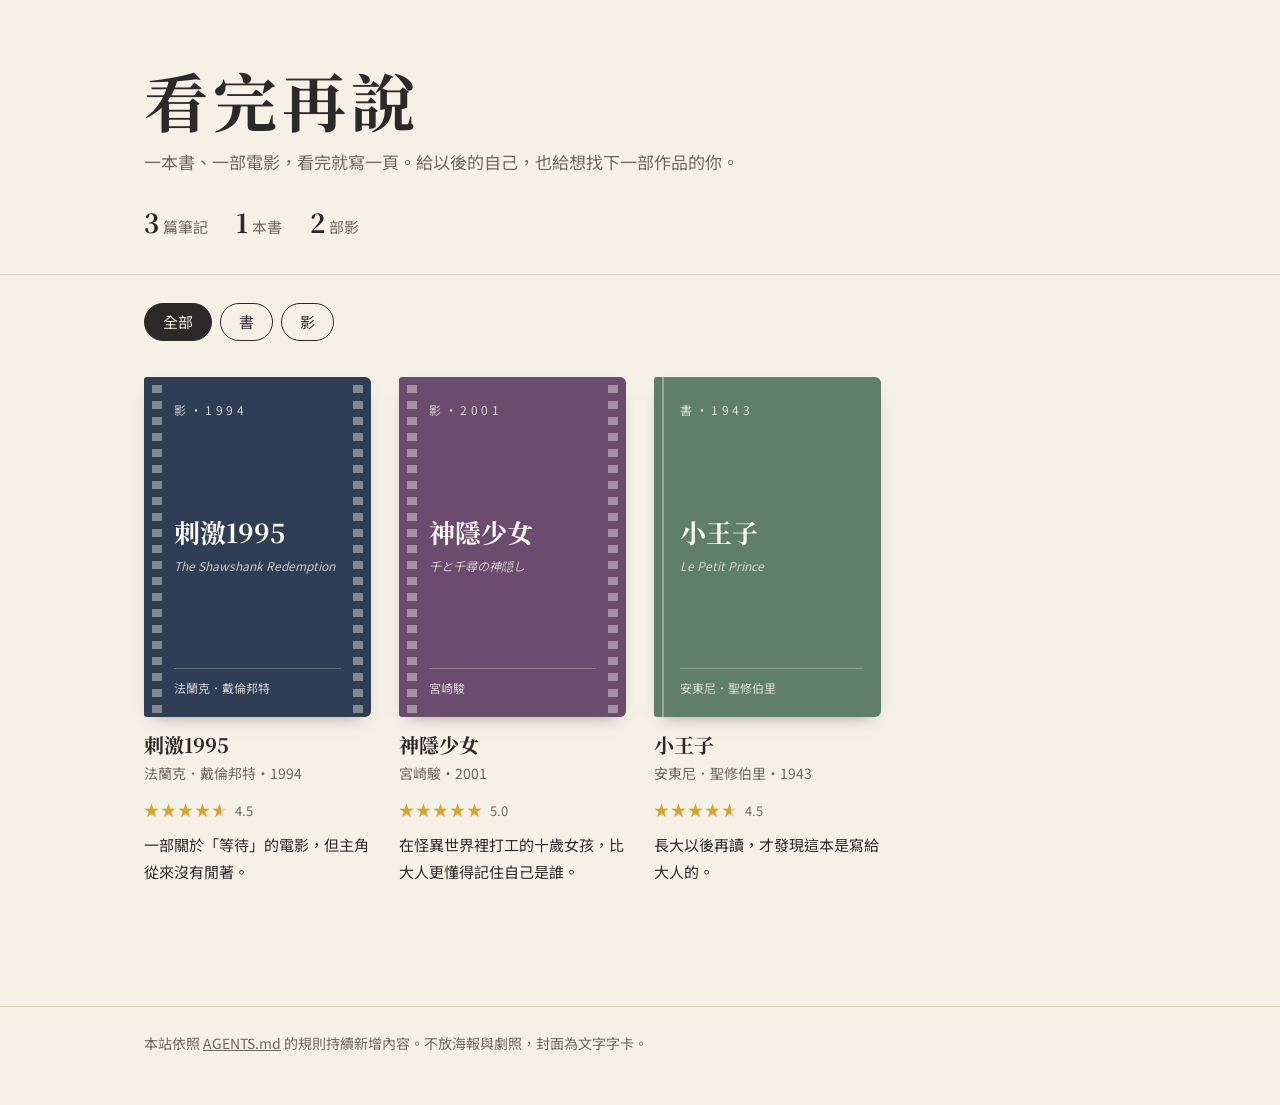
==== index.html @ 80f8d107 "建立看完再說：AGENTS.md 規則、模板、檢查腳本與前三篇筆記 Co-Authored-By: Claude Opus 5.5 <noreply@anthropic.com> Claude-Ses" ====
<!DOCTYPE html>
<html lang="zh-Hant">
<head>
  <meta charset="UTF-8">
  <meta name="viewport" content="width=device-width, initial-scale=1">
  <title>看完再說｜讀書／影評筆記</title>
  <meta name="description" content="一部作品一頁的讀書與觀影筆記。">
  <link rel="preconnect" href="https://fonts.googleapis.com">
  <link rel="preconnect" href="https://fonts.gstatic.com" crossorigin>
  <link href="https://fonts.googleapis.com/css2?family=Noto+Sans+TC:wght@400;500&family=Noto+Serif+TC:wght@600;700&display=swap" rel="stylesheet">
  <link rel="stylesheet" href="assets/style.css">
</head>
<body data-page="index">
  <header class="site-header">
    <div class="wrap">
      <h1 class="site-title">看完再說</h1>
      <p class="site-sub">一本書、一部電影，看完就寫一頁。給以後的自己，也給想找下一部作品的你。</p>
      <div class="stats" id="stats"></div>
    </div>
  </header>

  <main class="wrap">
    <div class="filters" role="group" aria-label="篩選類型">
      <button class="filter" data-filter="all" aria-pressed="true">全部</button>
      <button class="filter" data-filter="book" aria-pressed="false">書</button>
      <button class="filter" data-filter="film" aria-pressed="false">影</button>
    </div>
    <div class="grid" id="grid"></div>
  </main>

  <footer class="site-footer">
    <div class="wrap">
      本站依照 <a href="https://github.com/Suis-coder/book-film-notes/blob/main/AGENTS.md">AGENTS.md</a> 的規則持續新增內容。不放海報與劇照，封面為文字字卡。
    </div>
  </footer>

  <script src="data/notes.js"></script>
  <script src="assets/site.js"></script>
</body>
</html>
---- assets/style.css ----
/* 看完再說 — 全站樣式
   規則：顏色只能在 :root 定義，其他地方用 var()。詳見 AGENTS.md §3 */

:root {
  --paper: #f6f1e7;
  --paper-deep: #ede5d6;
  --ink: #2b2a28;
  --muted: #6f6a60;
  --line: #d9cfbd;
  --book: #3f6b54;
  --film: #9b3b3b;
  --star: #d9a521;
  --star-empty: #d9cfbd;
  --cover-text: #fbf7ee;

  /* 封面色票：notes.js 的 cover 欄位只能用這 6 個 */
  --cover-sage: #5f7f6a;
  --cover-ink: #2f3e55;
  --cover-wine: #8a3b3b;
  --cover-ochre: #a8772a;
  --cover-plum: #6b4c6e;
  --cover-slate: #55606b;

  --serif: "Noto Serif TC", "Songti TC", "PMingLiU", serif;
  --sans: "Noto Sans TC", "PingFang TC", "Microsoft JhengHei", sans-serif;
  --radius: 6px;
}

* { box-sizing: border-box; }

body {
  margin: 0;
  background: var(--paper);
  color: var(--ink);
  font-family: var(--sans);
  font-size: 17px;
  line-height: 1.85;
}

a { color: inherit; }

.wrap { max-width: 1040px; margin: 0 auto; padding: 0 24px; }
.wrap-narrow { max-width: 700px; margin: 0 auto; padding: 0 24px; }

/* ---------- 首頁 ---------- */
.site-header { padding: 64px 0 28px; border-bottom: 1px solid var(--line); }
.site-title {
  font-family: var(--serif);
  font-size: clamp(40px, 7vw, 64px);
  font-weight: 700;
  letter-spacing: 0.08em;
  margin: 0;
  line-height: 1.1;
}
.site-sub { color: var(--muted); margin: 12px 0 0; }
.stats { margin-top: 20px; display: flex; gap: 28px; flex-wrap: wrap; font-size: 15px; color: var(--muted); }
.stats b { font-family: var(--serif); font-size: 26px; color: var(--ink); margin-right: 4px; }

.filters { display: flex; gap: 8px; margin: 28px 0 8px; }
.filter {
  font: inherit; font-size: 15px;
  padding: 4px 18px;
  border: 1px solid var(--ink);
  border-radius: 999px;
  background: transparent;
  color: var(--ink);
  cursor: pointer;
}
.filter[aria-pressed="true"] { background: var(--ink); color: var(--paper); }
.filter[data-filter="book"][aria-pressed="true"] { background: var(--book); border-color: var(--book); }
.filter[data-filter="film"][aria-pressed="true"] { background: var(--film); border-color: var(--film); }

.grid {
  display: grid;
  grid-template-columns: repeat(auto-fill, minmax(220px, 1fr));
  gap: 36px 28px;
  padding: 28px 0 72px;
}
.card { text-decoration: none; display: block; }
.card:hover .cover { transform: translateY(-4px); box-shadow: 0 14px 24px -12px rgba(43, 42, 40, 0.45); }
.card-title { font-family: var(--serif); font-size: 20px; font-weight: 700; margin: 14px 0 0; line-height: 1.4; }
.card-meta { color: var(--muted); font-size: 14px; margin: 2px 0 6px; }
.card-line { font-size: 15px; margin: 6px 0 0; }

/* ---------- 字卡封面 ---------- */
.cover {
  position: relative;
  aspect-ratio: 2 / 3;
  border-radius: 3px var(--radius) var(--radius) 3px;
  color: var(--cover-text);
  padding: 22px 18px 18px 26px;
  display: flex; flex-direction: column; justify-content: space-between;
  overflow: hidden;
  transition: transform .2s, box-shadow .2s;
  box-shadow: 0 8px 16px -10px rgba(43, 42, 40, 0.5);
}
.cover[data-cover="sage"]  { background: var(--cover-sage); }
.cover[data-cover="ink"]   { background: var(--cover-ink); }
.cover[data-cover="wine"]  { background: var(--cover-wine); }
.cover[data-cover="ochre"] { background: var(--cover-ochre); }
.cover[data-cover="plum"]  { background: var(--cover-plum); }
.cover[data-cover="slate"] { background: var(--cover-slate); }

/* 書：左側書背線；影：左右底片孔 */
.cover[data-type="book"]::before {
  content: ""; position: absolute; left: 8px; top: 0; bottom: 0; width: 2px;
  background: rgba(251, 247, 238, 0.35);
}
.cover[data-type="film"] { padding-left: 30px; padding-right: 30px; }
.cover[data-type="film"]::before,
.cover[data-type="film"]::after {
  content: ""; position: absolute; top: 0; bottom: 0; width: 10px;
  background: repeating-linear-gradient(to bottom, transparent 0 8px, rgba(251, 247, 238, 0.4) 8px 16px);
}
.cover[data-type="film"]::before { left: 8px; }
.cover[data-type="film"]::after { right: 8px; }

.cover-kind { font-size: 12px; letter-spacing: 0.3em; opacity: 0.8; }
.cover-title { font-family: var(--serif); font-weight: 700; font-size: 26px; line-height: 1.35; }
.cover-original { font-size: 12px; opacity: 0.75; margin-top: 8px; font-style: italic; line-height: 1.4; }
.cover-foot { font-size: 12px; opacity: 0.8; border-top: 1px solid rgba(251, 247, 238, 0.35); padding-top: 8px; }

/* ---------- 星等 ---------- */
.stars { position: relative; display: inline-block; font-size: 15px; letter-spacing: 2px; color: var(--star-empty); line-height: 1; }
.stars::before { content: "★★★★★"; }
.stars span { position: absolute; left: 0; top: 0; overflow: hidden; white-space: nowrap; color: var(--star); }
.stars span::before { content: "★★★★★"; }
.rating-num { font-size: 13px; color: var(--muted); margin-left: 6px; }

/* ---------- 標籤 ---------- */
.tag { display: inline-block; font-size: 12px; padding: 0 10px; border-radius: 999px; color: var(--paper); line-height: 1.9; }
.tag-book { background: var(--book); }
.tag-film { background: var(--film); }
.chip { display: inline-block; font-size: 13px; padding: 0 10px; border: 1px solid var(--line); border-radius: 999px; color: var(--muted); margin-right: 6px; }

/* ---------- 筆記頁 ---------- */
.back { display: inline-block; margin: 32px 0 0; color: var(--muted); text-decoration: none; font-size: 15px; }
.back:hover { color: var(--ink); }

.note-head {
  display: grid; grid-template-columns: 180px 1fr; gap: 32px; align-items: end;
  padding: 28px 0 32px; border-bottom: 1px solid var(--line);
}
.note-head .cover-title { font-size: 20px; }
.note-title { font-family: var(--serif); font-size: clamp(32px, 5vw, 44px); margin: 10px 0 0; line-height: 1.25; }
.note-original { color: var(--muted); font-style: italic; margin: 4px 0 12px; }
.note-meta { color: var(--muted); font-size: 15px; margin: 0 0 12px; }
.note-head .stars { font-size: 20px; }

.note section { padding: 28px 0 4px; }
.note h2 {
  font-family: var(--serif); font-size: 22px; margin: 0 0 10px;
  display: flex; align-items: baseline; gap: 10px;
}
.note h2::before { content: attr(data-no); font-size: 14px; color: var(--muted); font-family: var(--sans); }
.note p { margin: 0 0 1em; }
.note ul { padding-left: 1.2em; }
.note li { margin-bottom: 4px; }

#one-liner blockquote {
  margin: 0; padding: 18px 24px;
  background: var(--paper-deep);
  border-left: 4px solid var(--ink);
  font-family: var(--serif); font-size: 21px; line-height: 1.6;
}

.draft-note {
  display: inline-block; font-size: 13px; color: var(--muted);
  border: 1px dashed var(--muted); border-radius: var(--radius); padding: 0 10px;
}

.spoiler { margin: 16px 0 8px; border: 1px solid var(--line); border-radius: var(--radius); padding: 10px 18px; background: var(--paper-deep); }
.spoiler summary { cursor: pointer; font-weight: 500; }
.spoiler[open] summary { margin-bottom: 8px; }

.site-footer { border-top: 1px solid var(--line); color: var(--muted); font-size: 14px; padding: 24px 0 48px; margin-top: 48px; }

@media (max-width: 600px) {
  .note-head { grid-template-columns: 1fr; }
  .note-head .cover { max-width: 160px; }
  .grid { grid-template-columns: repeat(2, 1fr); gap: 28px 16px; }
  .cover-title { font-size: 20px; }
}
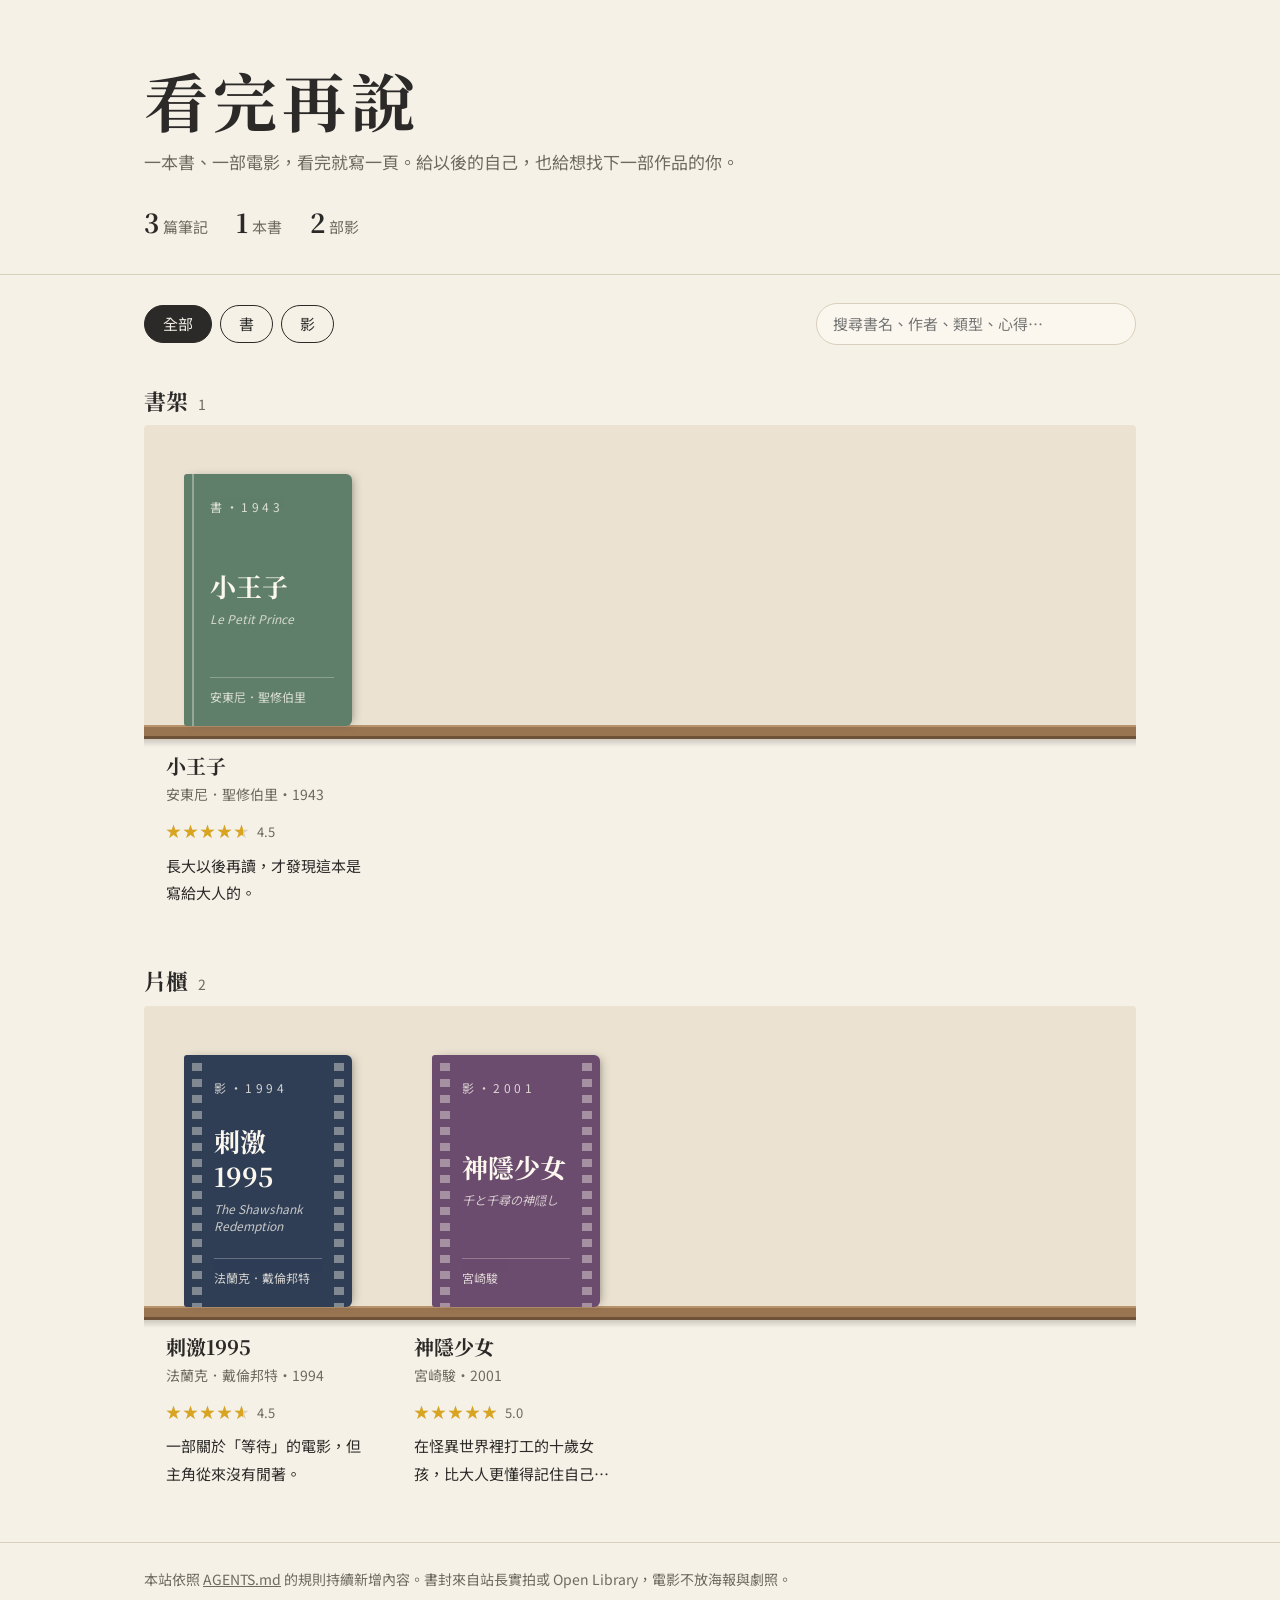
==== commit c29672a8: "首頁改成木頭書架、加入搜尋、書可用實拍照片或 ISBN 顯示真實封面 - AGENTS.md 同步更新封面規則、ISBN 查證步驟與檢查清單 - check.js 新增 isbn／coverImage" ====
--- a/index.html
+++ b/index.html
@@ -20,17 +20,20 @@
   </header>
 
   <main class="wrap">
-    <div class="filters" role="group" aria-label="篩選類型">
-      <button class="filter" data-filter="all" aria-pressed="true">全部</button>
-      <button class="filter" data-filter="book" aria-pressed="false">書</button>
-      <button class="filter" data-filter="film" aria-pressed="false">影</button>
+    <div class="toolbar">
+      <div class="filters" role="group" aria-label="篩選類型">
+        <button class="filter" data-filter="all" aria-pressed="true">全部</button>
+        <button class="filter" data-filter="book" aria-pressed="false">書</button>
+        <button class="filter" data-filter="film" aria-pressed="false">影</button>
+      </div>
+      <input class="search" id="search" type="search" placeholder="搜尋書名、作者、類型、心得…" aria-label="搜尋作品">
     </div>
-    <div class="grid" id="grid"></div>
+    <div id="shelves"></div>
   </main>
 
   <footer class="site-footer">
     <div class="wrap">
-      本站依照 <a href="https://github.com/Suis-coder/book-film-notes/blob/main/AGENTS.md">AGENTS.md</a> 的規則持續新增內容。不放海報與劇照，封面為文字字卡。
+      本站依照 <a href="https://github.com/Suis-coder/book-film-notes/blob/main/AGENTS.md">AGENTS.md</a> 的規則持續新增內容。書封來自站長實拍或 Open Library，電影不放海報與劇照。
     </div>
   </footer>
 
--- a/assets/style.css
+++ b/assets/style.css
@@ -13,6 +13,12 @@
   --star-empty: #d9cfbd;
   --cover-text: #fbf7ee;
 
+  /* 書架木頭 */
+  --wood: #9a7552;
+  --wood-light: #b8946c;
+  --wood-dark: #6e5238;
+  --shelf-back: #ebe2d1;
+
   /* 封面色票：notes.js 的 cover 欄位只能用這 6 個 */
   --cover-sage: #5f7f6a;
   --cover-ink: #2f3e55;
@@ -56,7 +62,66 @@
 .stats { margin-top: 20px; display: flex; gap: 28px; flex-wrap: wrap; font-size: 15px; color: var(--muted); }
 .stats b { font-family: var(--serif); font-size: 26px; color: var(--ink); margin-right: 4px; }
 
-.filters { display: flex; gap: 8px; margin: 28px 0 8px; }
+.toolbar { display: flex; justify-content: space-between; align-items: center; gap: 16px; flex-wrap: wrap; margin: 28px 0 8px; }
+.filters { display: flex; gap: 8px; }
+.search {
+  font: inherit; font-size: 15px;
+  width: min(320px, 100%);
+  padding: 6px 16px;
+  border: 1px solid var(--line);
+  border-radius: 999px;
+  background: var(--cover-text);
+  color: var(--ink);
+}
+.search:focus { outline: none; border-color: var(--ink); }
+.empty { color: var(--muted); padding: 48px 0; text-align: center; }
+
+/* ---------- 書架 ---------- */
+.shelf { margin: 36px 0 56px; }
+.shelf-label {
+  font-family: var(--serif); font-size: 22px; margin: 0 0 4px;
+  display: flex; align-items: baseline; gap: 10px;
+}
+.shelf-label span { font-family: var(--sans); font-size: 14px; color: var(--muted); font-weight: 400; }
+/* 每一排的高度固定，用重複漸層畫出「整排滿版」的層板：
+   0–300px 書架背板 → 300–314px 木頭層板 → 314–322px 層板陰影 → 文字區 */
+.shelf-row {
+  --stand: 300px;
+  --row: 480px;
+  --gap: 40px;
+  display: grid;
+  grid-template-columns: repeat(auto-fill, minmax(210px, 1fr));
+  grid-auto-rows: var(--row);
+  column-gap: 0;
+  row-gap: var(--gap);
+  background: repeating-linear-gradient(to bottom,
+    var(--shelf-back) 0 var(--stand),
+    var(--wood-light) var(--stand) calc(var(--stand) + 2px),
+    var(--wood) calc(var(--stand) + 2px) calc(var(--stand) + 11px),
+    var(--wood-dark) calc(var(--stand) + 11px) calc(var(--stand) + 14px),
+    rgba(43, 42, 40, 0.18) calc(var(--stand) + 14px) calc(var(--stand) + 15px),
+    transparent calc(var(--stand) + 22px) calc(var(--row) + var(--gap)));
+  border-radius: 4px 4px 0 0;
+}
+.slot { text-decoration: none; display: block; overflow: hidden; }
+.slot .card-title, .slot .card-meta, .slot .card-line { margin-left: 22px; margin-right: 22px; }
+.slot .stars { margin-left: 22px; }
+.stand {
+  height: calc(var(--stand) + 1px);
+  padding: 24px 22px 0;
+  display: flex; align-items: flex-end;
+}
+.stand .cover { width: 100%; max-width: 168px; margin: 0 auto; box-shadow: 4px 0 10px -4px rgba(43, 42, 40, 0.5); }
+.slot:hover .cover { transform: translateY(-8px) rotate(-1.5deg); }
+.slot .card-title { margin-top: 26px; }
+.slot .card-title, .slot .card-meta { white-space: nowrap; overflow: hidden; text-overflow: ellipsis; }
+.slot .card-line { display: -webkit-box; -webkit-line-clamp: 2; -webkit-box-orient: vertical; overflow: hidden; }
+
+/* 真實書封（蓋在字卡上，載入失敗會被移除） */
+.cover-img {
+  position: absolute; inset: 0; width: 100%; height: 100%;
+  object-fit: cover; background: var(--paper-deep);
+}
 .filter {
   font: inherit; font-size: 15px;
   padding: 4px 18px;
@@ -70,14 +135,6 @@
 .filter[data-filter="book"][aria-pressed="true"] { background: var(--book); border-color: var(--book); }
 .filter[data-filter="film"][aria-pressed="true"] { background: var(--film); border-color: var(--film); }
 
-.grid {
-  display: grid;
-  grid-template-columns: repeat(auto-fill, minmax(220px, 1fr));
-  gap: 36px 28px;
-  padding: 28px 0 72px;
-}
-.card { text-decoration: none; display: block; }
-.card:hover .cover { transform: translateY(-4px); box-shadow: 0 14px 24px -12px rgba(43, 42, 40, 0.45); }
 .card-title { font-family: var(--serif); font-size: 20px; font-weight: 700; margin: 14px 0 0; line-height: 1.4; }
 .card-meta { color: var(--muted); font-size: 14px; margin: 2px 0 6px; }
 .card-line { font-size: 15px; margin: 6px 0 0; }
@@ -178,6 +235,11 @@
 @media (max-width: 600px) {
   .note-head { grid-template-columns: 1fr; }
   .note-head .cover { max-width: 160px; }
-  .grid { grid-template-columns: repeat(2, 1fr); gap: 28px 16px; }
-  .cover-title { font-size: 20px; }
-}
+  .shelf-row { grid-template-columns: repeat(2, 1fr); --stand: 230px; --row: 430px; }
+  .cover-foot { white-space: nowrap; overflow: hidden; text-overflow: ellipsis; }
+  .stand { padding: 18px 12px 0; }
+  .slot .card-title, .slot .card-meta, .slot .card-line { margin-left: 12px; margin-right: 12px; }
+  .slot .stars { margin-left: 12px; }
+  .cover { padding: 14px 12px 12px 18px; }
+  .cover-title { font-size: 18px; }
+}
